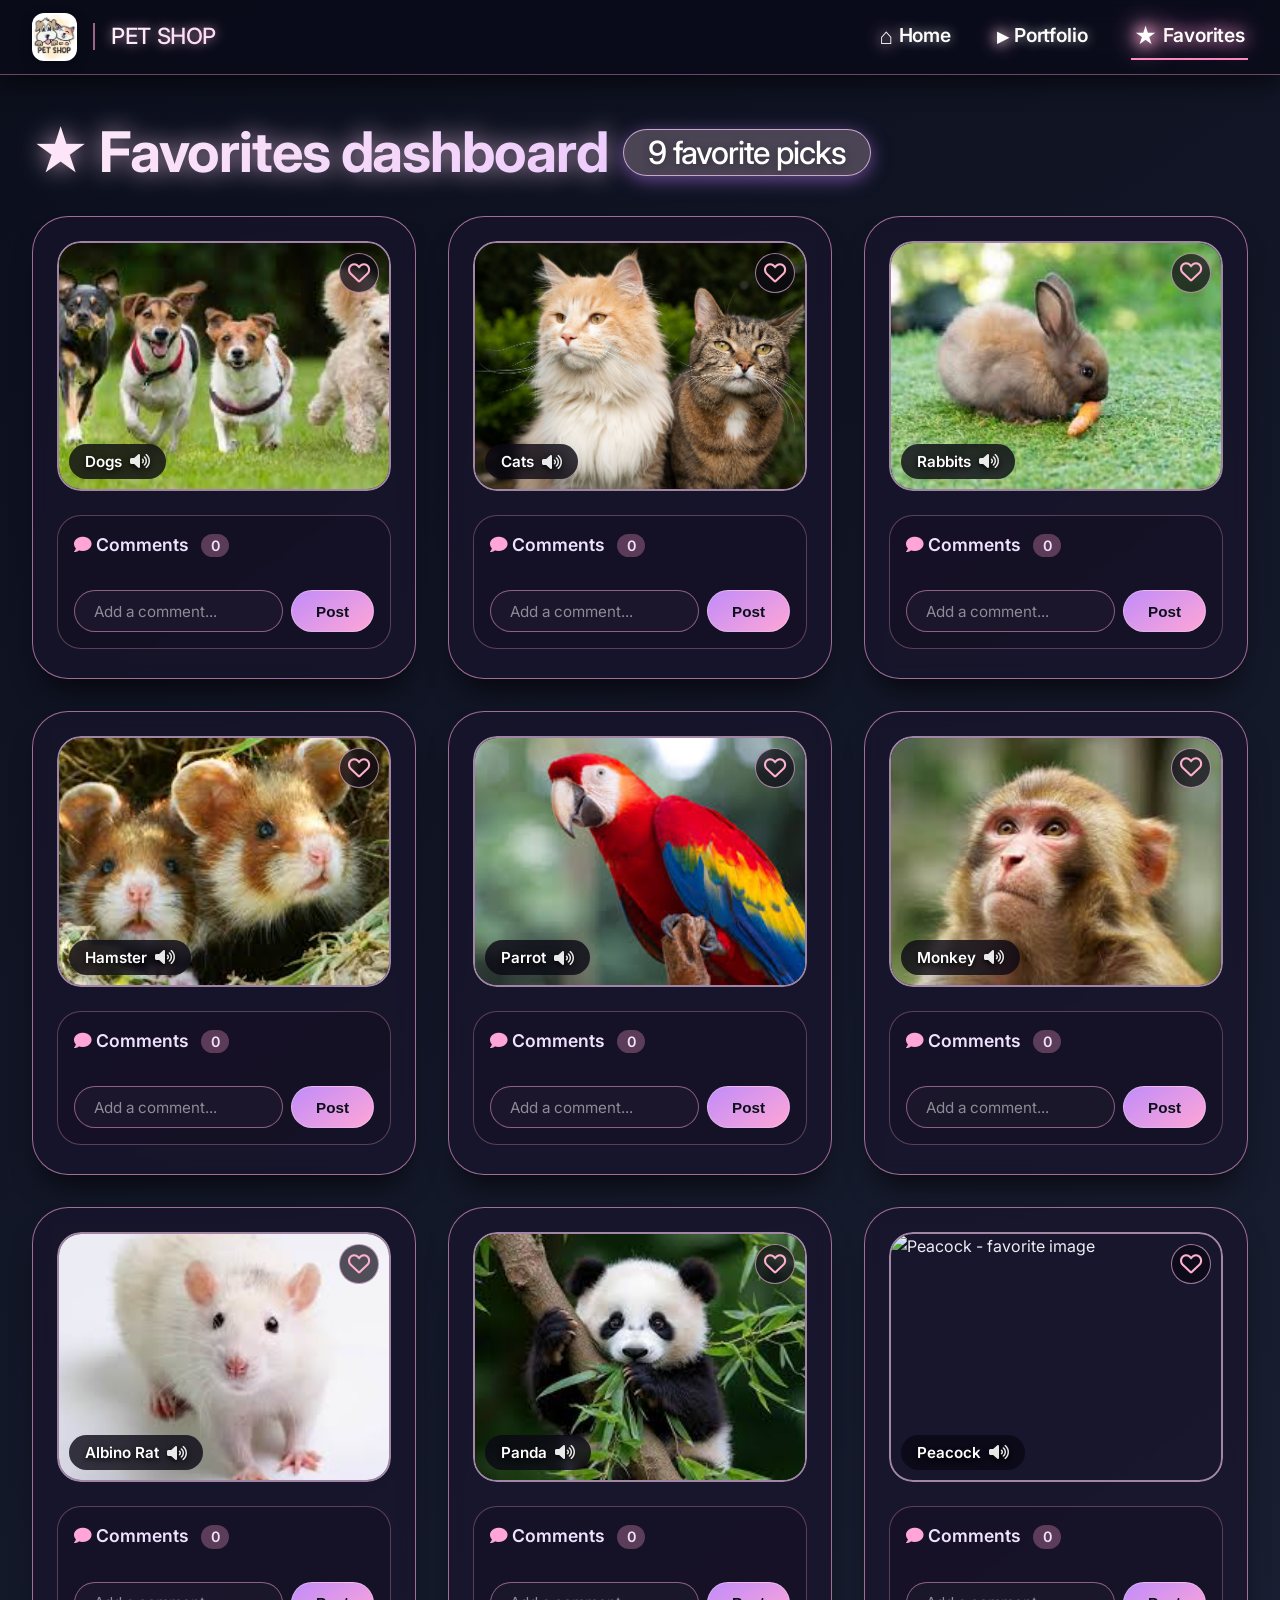
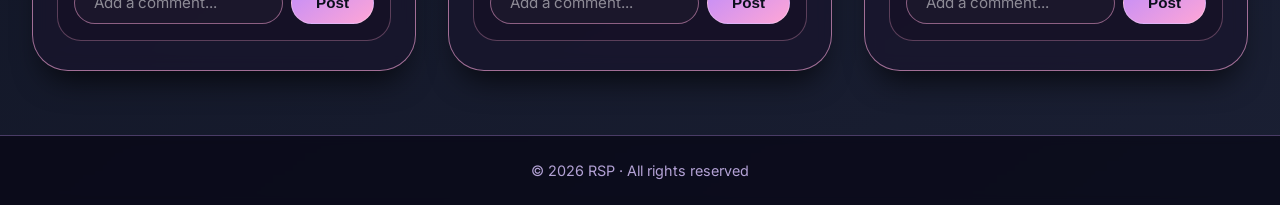
==== favorites.html @ f6da43eb "upload" ====
<!DOCTYPE html>
<html lang="en">
<head>
    <meta charset="UTF-8">
    <meta name="viewport" content="width=device-width, initial-scale=1.0">
    <title>Favorites · Gradient Aura</title>
    <!-- Inter font -->
    <link rel="preconnect" href="https://fonts.googleapis.com">
    <link rel="preconnect" href="https://fonts.gstatic.com" crossorigin>
    <link href="https://fonts.googleapis.com/css2?family=Inter:opsz,wght@14..32,300;14..32,400;14..32,500;14..32,600&display=swap" rel="stylesheet">
    <!-- Font Awesome -->
    <link rel="stylesheet" href="https://cdnjs.cloudflare.com/ajax/libs/font-awesome/6.0.0-beta3/css/all.min.css">
    <!-- Page specific CSS -->
    <link rel="stylesheet" href="unified.css">
</head>
<body>
    <div class="app">
        <!-- FIXED HEADER - proper header tag with logo (consistent with home) -->
        <header class="corner-container">
            <div class="logo">
                <img src="images/logo.png" alt="BSIT Logo" class="img-logo">
                <h1>PET SHOP</h1>
            </div>
            <div class="nav-cluster">
                <a class="nav-item" href="home.html">
                    <span class="nav-icon">⌂</span> Home
                </a>
                <a class="nav-item" href="portfolio.html">
                    <span class="nav-icon">▸</span> Portfolio
                </a>
                <a class="nav-item active" href="favorites.html">
                    <span class="nav-icon">★</span> Favorites
                </a>
            </div>
        </header>

        <!-- MAIN CONTENT - proper main tag -->
        <main>
            <!-- FAVORITES DASHBOARD SECTION -->
            <section class="dashboard-panel dashboard-favorites">
                <!-- Page header with h1 -->
                <header class="page-header">
                    <h1 class="dashboard-title">
                        ★ Favorites dashboard <span id="favorites-count">9 favorite picks</span>
                    </h1>
                </header>

                <!-- FAVORITES GRID -->
                <div class="favorites-grid" id="favorites-grid">
                    
                    <!-- Favorite 1 - article tag for each independent item -->
                    <article class="favorite-wrapper">
                        <div class="fav-image-card" onclick="expandImage(this)">
                            <img src="images/fav1.png" alt="Dogs - favorite image">
                            <div class="heart-corner" onclick="toggleHeart(event,this)">
                                <i class="far fa-heart"></i>
                            </div>
                            <button class="fav-label speak-btn" onclick="event.stopPropagation(); speakText('Dogs', this)">
                                <span>Dogs</span>
                                <i class="fas fa-volume-up"></i>
                            </button>
                        </div>
                        <div class="comment-section">
                            <div class="comment-title">
                                <span><i class="fas fa-comment"></i> Comments <span class="comment-count" id="count-1">0</span></span>
                            </div>
                            <ul class="comments-list" id="comments-1"></ul>
                            <div class="comment-input-wrapper">
                                <input type="text" class="comment-input" placeholder="Add a comment...">
                                <button class="comment-btn" onclick="addComment(this, 'comments-1', 'count-1')">Post</button>
                            </div>
                        </div>
                    </article>

                    <!-- Favorite 2 -->
                    <article class="favorite-wrapper">
                        <div class="fav-image-card" onclick="expandImage(this)">
                            <img src="images/fav2.png" alt="Cats - favorite image">
                            <div class="heart-corner" onclick="toggleHeart(event,this)">
                                <i class="far fa-heart"></i>
                            </div>
                            <button class="fav-label speak-btn" onclick="event.stopPropagation(); speakText('Cats', this)">
                                <span>Cats</span>
                                <i class="fas fa-volume-up"></i>
                            </button>
                        </div>
                        <div class="comment-section">
                            <div class="comment-title">
                                <span><i class="fas fa-comment"></i> Comments <span class="comment-count" id="count-2">0</span></span>
                            </div>
                            <ul class="comments-list" id="comments-2"></ul>
                            <div class="comment-input-wrapper">
                                <input type="text" class="comment-input" placeholder="Add a comment...">
                                <button class="comment-btn" onclick="addComment(this, 'comments-2', 'count-2')">Post</button>
                            </div>
                        </div>
                    </article>

                    <!-- Favorite 3 -->
                    <article class="favorite-wrapper">
                        <div class="fav-image-card" onclick="expandImage(this)">
                            <img src="images/fav3.png" alt="Rabbits - favorite image">
                            <div class="heart-corner" onclick="toggleHeart(event,this)">
                                <i class="far fa-heart"></i>
                            </div>
                            <button class="fav-label speak-btn" onclick="event.stopPropagation(); speakText('Rabbits', this)">
                                <span>Rabbits</span>
                                <i class="fas fa-volume-up"></i>
                            </button>
                        </div>
                        <div class="comment-section">
                            <div class="comment-title">
                                <span><i class="fas fa-comment"></i> Comments <span class="comment-count" id="count-3">0</span></span>
                            </div>
                            <ul class="comments-list" id="comments-3"></ul>
                            <div class="comment-input-wrapper">
                                <input type="text" class="comment-input" placeholder="Add a comment...">
                                <button class="comment-btn" onclick="addComment(this, 'comments-3', 'count-3')">Post</button>
                            </div>
                        </div>
                    </article>

                    <!-- Favorite 4 -->
                    <article class="favorite-wrapper">
                        <div class="fav-image-card" onclick="expandImage(this)">
                            <img src="images/fav4.png" alt="Hamster - favorite image">
                            <div class="heart-corner" onclick="toggleHeart(event,this)">
                                <i class="far fa-heart"></i>
                            </div>
                            <button class="fav-label speak-btn" onclick="event.stopPropagation(); speakText('Hamster', this)">
                                <span>Hamster</span>
                                <i class="fas fa-volume-up"></i>
                            </button>
                        </div>
                        <div class="comment-section">
                            <div class="comment-title">
                                <span><i class="fas fa-comment"></i> Comments <span class="comment-count" id="count-4">0</span></span>
                            </div>
                            <ul class="comments-list" id="comments-4"></ul>
                            <div class="comment-input-wrapper">
                                <input type="text" class="comment-input" placeholder="Add a comment...">
                                <button class="comment-btn" onclick="addComment(this, 'comments-4', 'count-4')">Post</button>
                            </div>
                        </div>
                    </article>

                    <!-- Favorite 5 -->
                    <article class="favorite-wrapper">
                        <div class="fav-image-card" onclick="expandImage(this)">
                            <img src="images/fav5.png" alt="Parrot - favorite image">
                            <div class="heart-corner" onclick="toggleHeart(event,this)">
                                <i class="far fa-heart"></i>
                            </div>
                            <button class="fav-label speak-btn" onclick="event.stopPropagation(); speakText('Parrot', this)">
                                <span>Parrot</span>
                                <i class="fas fa-volume-up"></i>
                            </button>
                        </div>
                        <div class="comment-section">
                            <div class="comment-title">
                                <span><i class="fas fa-comment"></i> Comments <span class="comment-count" id="count-5">0</span></span>
                            </div>
                            <ul class="comments-list" id="comments-5"></ul>
                            <div class="comment-input-wrapper">
                                <input type="text" class="comment-input" placeholder="Add a comment...">
                                <button class="comment-btn" onclick="addComment(this, 'comments-5', 'count-5')">Post</button>
                            </div>
                        </div>
                    </article>

                    <!-- Favorite 6 -->
                    <article class="favorite-wrapper">
                        <div class="fav-image-card" onclick="expandImage(this)">
                            <img src="images/fav6.png" alt="Monkey - favorite image">
                            <div class="heart-corner" onclick="toggleHeart(event,this)">
                                <i class="far fa-heart"></i>
                            </div>
                            <button class="fav-label speak-btn" onclick="event.stopPropagation(); speakText('Monkey', this)">
                                <span>Monkey</span>
                                <i class="fas fa-volume-up"></i>
                            </button>
                        </div>
                        <div class="comment-section">
                            <div class="comment-title">
                                <span><i class="fas fa-comment"></i> Comments <span class="comment-count" id="count-6">0</span></span>
                            </div>
                            <ul class="comments-list" id="comments-6"></ul>
                            <div class="comment-input-wrapper">
                                <input type="text" class="comment-input" placeholder="Add a comment...">
                                <button class="comment-btn" onclick="addComment(this, 'comments-6', 'count-6')">Post</button>
                            </div>
                        </div>
                    </article>

                    <!-- Favorite 7 -->
                    <article class="favorite-wrapper">
                        <div class="fav-image-card" onclick="expandImage(this)">
                            <img src="images/fav7.png" alt="Albino Rat - favorite image">
                            <div class="heart-corner" onclick="toggleHeart(event,this)">
                                <i class="far fa-heart"></i>
                            </div>
                            <button class="fav-label speak-btn" onclick="event.stopPropagation(); speakText('Albino Rat', this)">
                                <span>Albino Rat</span>
                                <i class="fas fa-volume-up"></i>
                            </button>
                        </div>
                        <div class="comment-section">
                            <div class="comment-title">
                                <span><i class="fas fa-comment"></i> Comments <span class="comment-count" id="count-7">0</span></span>
                            </div>
                            <ul class="comments-list" id="comments-7"></ul>
                            <div class="comment-input-wrapper">
                                <input type="text" class="comment-input" placeholder="Add a comment...">
                                <button class="comment-btn" onclick="addComment(this, 'comments-7', 'count-7')">Post</button>
                            </div>
                        </div>
                    </article>

                    <!-- Favorite 8 -->
                    <article class="favorite-wrapper">
                        <div class="fav-image-card" onclick="expandImage(this)">
                            <img src="images/fav8.png" alt="Panda - favorite image">
                            <div class="heart-corner" onclick="toggleHeart(event,this)">
                                <i class="far fa-heart"></i>
                            </div>
                            <button class="fav-label speak-btn" onclick="event.stopPropagation(); speakText('Panda', this)">
                                <span>Panda</span>
                                <i class="fas fa-volume-up"></i>
                            </button>
                        </div>
                        <div class="comment-section">
                            <div class="comment-title">
                                <span><i class="fas fa-comment"></i> Comments <span class="comment-count" id="count-8">0</span></span>
                            </div>
                            <ul class="comments-list" id="comments-8"></ul>
                            <div class="comment-input-wrapper">
                                <input type="text" class="comment-input" placeholder="Add a comment...">
                                <button class="comment-btn" onclick="addComment(this, 'comments-8', 'count-8')">Post</button>
                            </div>
                        </div>
                    </article>

                    <!-- Favorite 9 -->
                    <article class="favorite-wrapper">
                        <div class="fav-image-card" onclick="expandImage(this)">
                            <img src="images/fav9.png" alt="Peacock - favorite image">
                            <div class="heart-corner" onclick="toggleHeart(event,this)">
                                <i class="far fa-heart"></i>
                            </div>
                            <button class="fav-label speak-btn" onclick="event.stopPropagation(); speakText('Peacock', this)">
                                <span>Peacock</span>
                                <i class="fas fa-volume-up"></i>
                            </button>
                        </div>
                        <div class="comment-section">
                            <div class="comment-title">
                                <span><i class="fas fa-comment"></i> Comments <span class="comment-count" id="count-9">0</span></span>
                            </div>
                            <ul class="comments-list" id="comments-9"></ul>
                            <div class="comment-input-wrapper">
                                <input type="text" class="comment-input" placeholder="Add a comment...">
                                <button class="comment-btn" onclick="addComment(this, 'comments-9', 'count-9')">Post</button>
                            </div>
                        </div>
                    </article>

                </div> <!-- Close favorites-grid -->
            </section> <!-- Close dashboard-panel -->
        </main>

        <!-- FOOTER - proper footer tag -->
        <footer class="studio-footer">
            <p>© 2026 RSP · All rights reserved</p>
        </footer>
    </div> <!-- Close app -->

    <script>
        // ====================================
        // TEXT-TO-SPEECH FUNCTION
        // ====================================
        function speakText(text, element) {
            // Check if browser supports speech synthesis
            if (!window.speechSynthesis) {
                alert("Sorry, your browser doesn't support text-to-speech!");
                return;
            }
            
            // Add speaking class for visual feedback
            if (element) {
                element.classList.add('speaking');
            }
            
            // Cancel any ongoing speech
            window.speechSynthesis.cancel();
            
            // Create a new speech utterance
            const utterance = new SpeechSynthesisUtterance(text);
            
            // Configure voice settings
            utterance.lang = 'en-US';
            utterance.pitch = 1;
            utterance.rate = 0.9; // Slightly slower for clarity
            utterance.volume = 1;
            
            // Try to get a nice voice
            function setVoice() {
                const voices = window.speechSynthesis.getVoices();
                // Prefer female voices
                const preferredVoices = ['Google UK English Female', 'Samantha', 'Microsoft Zira', 'Google US English'];
                
                for (let preferred of preferredVoices) {
                    const voice = voices.find(v => v.name.includes(preferred));
                    if (voice) {
                        utterance.voice = voice;
                        break;
                    }
                }
            }
            
            // Voices might not be loaded yet
            if (window.speechSynthesis.getVoices().length > 0) {
                setVoice();
            } else {
                window.speechSynthesis.onvoiceschanged = setVoice;
            }
            
            // Remove speaking class when done
            utterance.onend = function() {
                if (element) {
                    element.classList.remove('speaking');
                }
            };
            
            utterance.onerror = function() {
                if (element) {
                    element.classList.remove('speaking');
                }
            };
            
            // Speak the text
            window.speechSynthesis.speak(utterance);
        }

        // Current image index for modal navigation
        let currentImageIndex = 0;
        let allImages = [];

        // Expand image function
        function expandImage(element) {
            // Get all favorite wrappers
            let wrappers = document.querySelectorAll('.favorite-wrapper');
            
            // Store all images for navigation
            allImages = [];
            wrappers.forEach(wrapper => {
                let img = wrapper.querySelector('.fav-image-card img');
                let label = wrapper.querySelector('.fav-label span').textContent;
                allImages.push({
                    src: img.src,
                    label: label
                });
            });
            
            // Find current index
            let currentCard = element.closest('.favorite-wrapper');
            let currentImg = currentCard.querySelector('.fav-image-card img');
            let currentSrc = currentImg.src;
            currentImageIndex = allImages.findIndex(img => img.src === currentSrc);
            
            // Create modal if it doesn't exist
            createModal();
            
            // Show modal with current image
            showImageInModal(currentImageIndex);
            document.getElementById('imageModal').style.display = 'block';
            document.body.classList.add('modal-open');
        }

        // Create modal element
        function createModal() {
            if (document.getElementById('imageModal')) return;
            
            let modal = document.createElement('div');
            modal.id = 'imageModal';
            modal.className = 'image-modal';
            
            modal.innerHTML = `
                <span class="close-modal" onclick="closeModal()">&times;</span>
                <button class="modal-nav prev" onclick="navigateImage(-1)">&#10094;</button>
                <button class="modal-nav next" onclick="navigateImage(1)">&#10095;</button>
                <div class="image-modal-content">
                    <img id="expandedImage" src="" alt="Expanded view">
                </div>
                <div class="modal-caption" id="imageCaption"></div>
            `;
            
            document.body.appendChild(modal);
            
            // Close modal when clicking outside the image
            modal.addEventListener('click', function(e) {
                if (e.target === modal) {
                    closeModal();
                }
            });
        }

        // Show image in modal
        function showImageInModal(index) {
            let img = document.getElementById('expandedImage');
            let caption = document.getElementById('imageCaption');
            
            img.src = allImages[index].src;
            caption.textContent = allImages[index].label;
        }

        // Navigate images
        function navigateImage(direction) {
            currentImageIndex += direction;
            
            if (currentImageIndex < 0) {
                currentImageIndex = allImages.length - 1;
            } else if (currentImageIndex >= allImages.length) {
                currentImageIndex = 0;
            }
            
            showImageInModal(currentImageIndex);
        }

        // Close modal
        function closeModal() {
            document.getElementById('imageModal').style.display = 'none';
            document.body.classList.remove('modal-open');
        }

        // Close modal with Escape key
        document.addEventListener('keydown', function(e) {
            if (e.key === 'Escape') {
                closeModal();
            } else if (e.key === 'ArrowLeft' && document.getElementById('imageModal')?.style.display === 'block') {
                navigateImage(-1);
            } else if (e.key === 'ArrowRight' && document.getElementById('imageModal')?.style.display === 'block') {
                navigateImage(1);
            }
        });

        // Update toggleHeart function to accept event
        function toggleHeart(event, element) {
            event.stopPropagation(); // Prevents the image click from triggering
            element.classList.toggle('liked');
            let icon = element.querySelector('i');
            
            if (element.classList.contains('liked')) {
                icon.classList.remove('far');
                icon.classList.add('fas');
            } else {
                icon.classList.remove('fas');
                icon.classList.add('far');
            }
        }

        // Add comment with counter
        function addComment(button, commentListId, countId) {
            let commentInput = button.previousElementSibling;
            let commentText = commentInput.value.trim();
            
            if (commentText !== "") {
                let commentList = document.getElementById(commentListId);
                let newComment = document.createElement('li');
                
                newComment.innerHTML = `
                    <span class="comment-text">${commentText}</span>
                    <button class="delete-comment" onclick="deleteComment(this, '${countId}')">
                        <i class="fas fa-trash"></i>
                    </button>
                `;
                
                commentList.appendChild(newComment);
                commentInput.value = "";
                
                // Increase counter
                let counter = document.getElementById(countId);
                if (counter) {
                    let currentCount = parseInt(counter.textContent) || 0;
                    counter.textContent = currentCount + 1;
                }
                
                // Auto-scroll to bottom
                commentList.scrollTop = commentList.scrollHeight;
            }
        }

        // Delete comment
        function deleteComment(button, countId) {
            let comment = button.parentElement;
            comment.remove();
            
            // Decrease counter
            let counter = document.getElementById(countId);
            if (counter) {
                let currentCount = parseInt(counter.textContent) || 0;
                if (currentCount > 0) {
                    counter.textContent = currentCount - 1;
                }
            }
        }

        // Initialize counters when page loads
        document.addEventListener('DOMContentLoaded', function() {
            for (let i = 1; i <= 9; i++) {
                let counter = document.getElementById(`count-${i}`);
                if (counter) {
                    counter.textContent = '0';
                }
            }
        });
    </script>
</body>
</html>
---- unified.css ----
/* unified.css – single stylesheet for all pages (home, portfolio, favorites) */
* {
    margin: 0;
    padding: 0;
    box-sizing: border-box;
}

body {
    font-family: 'Inter', sans-serif;
    background: linear-gradient(145deg, #0b0f1c 0%, #1a1f33 100%);
    color: #f0edf4;
    line-height: 1.5;
}

/* --------------------------------
   UTILITY CLASS (for screen readers)
----------------------------------- */
.visually-hidden {
    position: absolute;
    width: 1px;
    height: 1px;
    margin: -1px;
    padding: 0;
    overflow: hidden;
    clip: rect(0, 0, 0, 0);
    border: 0;
}

/* --------------------------------
   FIXED HEADER – UNIFORM ACROSS ALL PAGES
----------------------------------- */
header.corner-container {
    position: fixed;
    top: 0;
    left: 0;
    width: 100%;
    z-index: 100;
    padding: 0.8rem 2rem;
    background: rgba(10, 12, 26, 0.9);
    backdrop-filter: blur(12px);
    -webkit-backdrop-filter: blur(12px);
    border-bottom: 1px solid rgba(255, 159, 213, 0.4);
    box-shadow: 0 8px 25px rgba(0, 0, 0, 0.6);
    display: flex;
    align-items: center;
    justify-content: space-between;
    flex-wrap: wrap;
}

.logo {
    display: flex;
    align-items: center;
    gap: 1rem;
    flex-wrap: wrap;
}

.img-logo {
    height: 48px;
    width: auto;
    display: block;
    border-radius: 12px;
    box-shadow: 0 4px 12px rgba(0, 0, 0, 0.4);
}

.logo h1 {
    font-size: 1.4rem;
    font-weight: 500;
    letter-spacing: -0.02em;
    color: white;
    text-shadow: 0 0 12px rgba(255, 200, 240, 0.7);
    background: linear-gradient(135deg, #ffffff, #ffd9f0);
    -webkit-background-clip: text;
    -webkit-text-fill-color: transparent;
    background-clip: text;
    border-left: 2px solid rgba(255, 160, 210, 0.6);
    padding-left: 1rem;
    margin: 0;
    line-height: 1.2;
}

.nav-cluster {
    display: flex;
    gap: 2.5rem;
    align-items: center;
    flex-wrap: wrap;
}

.nav-item {
    color: #ffffff;
    text-decoration: none;
    font-weight: 600;
    font-size: 1.2rem;
    padding: 0.5rem 0.2rem;
    letter-spacing: -0.01em;
    transition: 0.2s;
    border-bottom: 2px solid transparent;
    display: flex;
    align-items: center;
    gap: 6px;
    text-shadow: 0 0 12px rgba(255, 255, 255, 0.6);
}

.nav-icon {
    font-size: 1.4rem;
    line-height: 1;
    filter: drop-shadow(0 0 8px #ffb3d9);
}

.nav-item.active {
    border-bottom-color: #ff88c0;
    text-shadow: 0 0 15px #ffa6d6, 0 0 30px #ff80b5;
}

.nav-item:hover {
    border-bottom-color: #c58cfa;
    transform: translateY(-2px);
    text-shadow: 0 0 20px #d8b1ff;
}

/* --------------------------------
   MAIN LAYOUT
----------------------------------- */
.app {
    padding-top: 90px;
    min-height: 100vh;
    display: flex;
    flex-direction: column;
    width: 100%;
}

main {
    flex: 1;
    width: 100%;
    max-width: 1400px;
    margin: 0 auto;
    padding: 2rem 2rem 0;
}

/* --------------------------------
   DASHBOARD SECTION – COMMON
----------------------------------- */
.dashboard-panel {
    animation: fadeSlide 0.5s ease-out;
    margin-bottom: 2rem;
}

@keyframes fadeSlide {
    0% {
        opacity: 0;
        transform: translateY(12px);
    }

    100% {
        opacity: 1;
        transform: translateY(0);
    }
}

.page-header {
    margin-bottom: 2rem;
}

.dashboard-title {
    font-size: 3.5rem;
    font-weight: 700;
    background: linear-gradient(135deg, #fff2f9, #e8cbff, #b9dcff);
    -webkit-background-clip: text;
    -webkit-text-fill-color: transparent;
    background-clip: text;
    letter-spacing: -0.02em;
    line-height: 1.1;
    margin-bottom: 1.2rem;
    text-shadow: 0 0 25px rgba(255, 210, 245, 0.7);
    display: flex;
    align-items: center;
    flex-wrap: wrap;
    gap: 1rem;
}

.dashboard-title span {
    font-size: 2rem;
    background: rgba(255, 215, 235, 0.25);
    -webkit-text-fill-color: #ffffff;
    color: #ffffff;
    padding: 0.3rem 1.5rem;
    border-radius: 60px;
    font-weight: 500;
    border: 1.5px solid rgba(255, 210, 255, 0.7);
    backdrop-filter: blur(4px);
    box-shadow: 0 4px 18px rgba(200, 130, 255, 0.5);
    text-shadow: 0 2px 8px rgba(0, 0, 0, 0.3);
}

/* --------------------------------
   HOME PAGE SPECIFIC
----------------------------------- */
.home-intro {
    font-size: 1.5rem;
    color: #ffffff;
    max-width: 900px;
    background: rgba(25, 20, 45, 0.65);
    backdrop-filter: blur(8px);
    padding: 1.8rem 2.5rem;
    border-radius: 60px;
    border: 1px solid rgba(255, 170, 220, 0.7);
    box-shadow: 0 20px 35px -12px #000000b3;
    font-weight: 400;
    text-shadow: 0 2px 6px rgba(0, 0, 0, 0.5);
    width: fit-content;
}

.home-intro strong {
    font-weight: 700;
    text-shadow: 0 0 15px #ff9ed2, 0 0 30px #ff7eb9;
}

.team-section {
    width: 100%;
    margin-top: 2rem;
}

.image-grid {
    display: flex;
    flex-wrap: wrap;
    gap: 2.5rem;
    justify-content: center;
    width: 100%;
}

.image-card {
    flex: 1 1 280px;
    max-width: 320px;
    background: rgba(35, 30, 55, 0.8);
    backdrop-filter: blur(12px);
    border-radius: 40px;
    padding: 1.8rem 1.5rem 2.2rem;
    border: 1px solid rgba(255, 180, 220, 0.6);
    box-shadow: 0 30px 45px -15px #000000cc, 0 0 0 1px rgba(255, 200, 240, 0.3) inset;
    transition: all 0.25s ease;
    display: flex;
    flex-direction: column;
    align-items: center;
    text-align: center;
}

.image-card:hover {
    transform: translateY(-10px) scale(1.02);
    border-color: #ffb0e6;
    box-shadow: 0 35px 60px -12px #2a1e38, 0 0 30px #ffb8e6;
    background: rgba(50, 42, 75, 0.9);
}

.image-card img {
    width: 100%;
    aspect-ratio: 1 / 1;
    object-fit: cover;
    border-radius: 32px;
    background: #40385b;
    border: 3px solid rgba(255, 210, 245, 0.8);
    box-shadow: 0 12px 25px #00000077;
    transition: border-radius 0.2s, border-color 0.2s;
}

.image-card:hover img {
    border-radius: 36px;
    border-color: #ffd0f0;
}

.image-caption {
    margin-top: 1.3rem;
    width: 100%;
}

.image-caption h3 {
    font-weight: 700;
    font-size: 1.6rem;
    background: linear-gradient(145deg, #ffffff, #ffe8f5);
    -webkit-background-clip: text;
    -webkit-text-fill-color: transparent;
    letter-spacing: -0.3px;
    margin-bottom: 0.3rem;
    text-shadow: 0 2px 10px rgba(0, 0, 0, 0.2);
}

.image-caption p {
    margin: 0.4rem 0 0;
    font-weight: 400;
    font-size: 1rem;
    color: #f0e2ff;
    text-shadow: 0 2px 8px #00000099;
}

.image-caption p:first-of-type {
    font-size: 0.95rem;
    opacity: 0.95;
}

.image-caption p+p {
    border-top: 1px dashed #b397d0;
    padding-top: 0.6rem;
    margin-top: 0.6rem;
}

/* --------------------------------
   PORTFOLIO PAGE SPECIFIC
----------------------------------- */
.portfolio-simple {
    background: rgba(25, 20, 45, 0.65);
    backdrop-filter: blur(8px);
    border-radius: 48px;
    padding: 2.5rem;
    border: 1px solid rgba(255, 170, 220, 0.7);
    box-shadow: 0 20px 35px -12px #000000b3;
    max-width: 800px;
    margin: 0 auto;
}

.portfolio-figure {
    text-align: center;
    margin-bottom: 2rem;
}

.portfolio-image {
    width: 100%;
    max-width: 300px;
    border-radius: 30px;
    border: 3px solid rgba(255, 210, 245, 0.8);
    box-shadow: 0 15px 30px #00000077;
}

.choice-heading {
    font-size: 2rem;
    font-weight: 600;
    margin-bottom: 1.8rem;
    color: white;
    text-shadow: 0 0 15px #ff9ed2;
    text-align: center;
}

.choice-list {
    list-style: none;
    display: flex;
    flex-direction: column;
    gap: 1rem;
}

.choice-list li {
    background: rgba(35, 30, 55, 0.8);
    border: 1px solid rgba(255, 180, 220, 0.6);
    border-radius: 40px;
    padding: 1rem 1.8rem;
    cursor: pointer;
    transition: all 0.2s ease;
    display: flex;
    align-items: center;
    gap: 1.2rem;
    font-size: 1.2rem;
    color: #f0e2ff;
    text-shadow: 0 2px 6px #000000cc;
}

.choice-list li:hover {
    transform: translateX(8px) scale(1.02);
    border-color: #ffb0e6;
    box-shadow: 0 8px 20px #2a1e38, 0 0 20px #ffb8e6;
    background: rgba(50, 42, 75, 0.9);
}

.choice-number {
    display: flex;
    align-items: center;
    justify-content: center;
    width: 40px;
    height: 40px;
    background: linear-gradient(145deg, #ffb0e6, #c08cfa);
    border-radius: 50%;
    font-weight: 700;
    color: #0b0f1c;
    font-size: 1.2rem;
    box-shadow: 0 4px 10px #00000080;
}

.choice-text {
    flex: 1;
}

.hero {
    text-align: center;
    padding: 3rem 1rem 2rem;
    margin-top: 2rem;
    border-top: 1px dashed #b397d0;
}

.hero-label {
    text-transform: uppercase;
    letter-spacing: 0.3em;
    font-size: 0.9rem;
    color: #b3a2d5;
    margin-bottom: 0.5rem;
}

.hero-title {
    font-size: 3rem;
    font-weight: 300;
}

.hero-accent {
    font-weight: 700;
    background: linear-gradient(135deg, #ffd6f0, #d8b1ff);
    -webkit-background-clip: text;
    -webkit-text-fill-color: transparent;
    background-clip: text;
    text-shadow: 0 0 20px #ffb8e6;
}

/* --------------------------------
   FAVORITES PAGE SPECIFIC
----------------------------------- */
.favorites-grid {
    display: grid;
    grid-template-columns: repeat(auto-fill, minmax(300px, 1fr));
    gap: 2rem;
    width: 100%;
}

.favorite-wrapper {
    background: rgba(25, 20, 45, 0.65);
    backdrop-filter: blur(8px);
    border-radius: 36px;
    padding: 1.5rem 1.5rem 1.8rem;
    border: 1px solid rgba(255, 170, 220, 0.6);
    box-shadow: 0 20px 30px -12px #000000b3;
    transition: all 0.25s ease;
    display: flex;
    flex-direction: column;
    height: fit-content;
}

.favorite-wrapper:hover {
    transform: translateY(-5px);
    border-color: #ffb0e6;
    box-shadow: 0 25px 40px -12px #2a1e38, 0 0 20px #ffb8e6;
    background: rgba(35, 30, 55, 0.8);
}

.fav-image-card {
    position: relative;
    cursor: pointer;
    border-radius: 24px;
    overflow: hidden;
    margin-bottom: 1rem;
}

.fav-image-card img {
    width: 100%;
    aspect-ratio: 4/3;
    object-fit: cover;
    display: block;
    border-radius: 24px;
    border: 2px solid rgba(255, 210, 245, 0.6);
    transition: transform 0.3s ease;
}

.fav-image-card:hover img {
    transform: scale(1.03);
}

.heart-corner {
    position: absolute;
    top: 12px;
    right: 12px;
    width: 40px;
    height: 40px;
    background: rgba(10, 8, 20, 0.7);
    backdrop-filter: blur(4px);
    border-radius: 50%;
    display: flex;
    align-items: center;
    justify-content: center;
    cursor: pointer;
    border: 1px solid rgba(255, 200, 240, 0.6);
    transition: all 0.2s ease;
    z-index: 5;
}

.heart-corner i {
    font-size: 1.4rem;
    color: #ffb0d0;
    transition: all 0.2s ease;
}

.heart-corner.liked i {
    color: #ff4d8c;
    text-shadow: 0 0 15px #ff4d8c;
}

.heart-corner:hover {
    transform: scale(1.1);
    background: rgba(30, 20, 40, 0.9);
}

.fav-label {
    position: absolute;
    bottom: 12px;
    left: 12px;
    background: rgba(10, 8, 20, 0.7);
    backdrop-filter: blur(4px);
    padding: 0.4rem 1rem;
    border-radius: 30px;
    font-weight: 500;
    font-size: 0.95rem;
    color: white;
    border: 1px solid rgba(255, 200, 240, 0.5);
    text-shadow: 0 2px 5px #000;
}

/* --------------------------------
   COMMENT SECTION – FAVORITES PAGE
----------------------------------- */
.comment-section {
    margin-top: 0.5rem;
    background: rgba(20, 15, 35, 0.5);
    border-radius: 24px;
    padding: 1rem;
    border: 1px solid rgba(255, 170, 210, 0.3);
}

.comment-title {
    font-size: 1.1rem;
    font-weight: 600;
    margin-bottom: 1rem;
    color: #f0e2ff;
    display: flex;
    align-items: center;
    gap: 0.5rem;
}

.comment-title i {
    color: #ffa6d6;
}

.comment-count {
    background: rgba(255, 160, 210, 0.3);
    padding: 0.2rem 0.6rem;
    border-radius: 20px;
    font-size: 0.9rem;
    margin-left: 0.5rem;
}

.comments-list {
    list-style: none;
    max-height: 150px;
    overflow-y: auto;
    margin-bottom: 1rem;
    padding-right: 0.3rem;
}

.comments-list li {
    background: rgba(45, 35, 65, 0.7);
    border-radius: 20px;
    padding: 0.6rem 1rem;
    margin-bottom: 0.5rem;
    display: flex;
    justify-content: space-between;
    align-items: center;
    font-size: 0.95rem;
    border: 1px solid rgba(255, 180, 210, 0.3);
}

.comment-text {
    color: #f0e2ff;
    word-break: break-word;
    flex: 1;
}

.delete-comment {
    background: none;
    border: none;
    color: #b397d0;
    cursor: pointer;
    font-size: 1rem;
    padding: 0.2rem 0.5rem;
    border-radius: 50%;
    transition: all 0.2s;
}

.delete-comment:hover {
    color: #ff6b9d;
    transform: scale(1.1);
}

.comment-input-wrapper {
    display: flex;
    gap: 0.5rem;
    align-items: center;
    width: 100%;
}

.comment-input {
    flex: 1;
    min-width: 0;
    background: rgba(30, 25, 45, 0.8);
    border: 1px solid rgba(255, 170, 220, 0.5);
    border-radius: 30px;
    padding: 0.7rem 1.2rem;
    color: white;
    font-family: 'Inter', sans-serif;
    font-size: 0.95rem;
    height: 42px;
    line-height: 1.2;
}

.comment-input:focus {
    outline: none;
    border-color: #ffa6d6;
    box-shadow: 0 0 12px #ffa6d6;
}

.comment-input::placeholder {
    color: rgba(255, 255, 255, 0.5);
}

.comment-btn {
    background: linear-gradient(145deg, #c08cfa, #ffa6d6);
    border: none;
    border-radius: 30px;
    padding: 0 1.5rem;
    font-weight: 600;
    font-size: 0.95rem;
    color: #0b0f1c;
    cursor: pointer;
    transition: all 0.2s;
    border: 1px solid rgba(255, 255, 255, 0.3);
    white-space: nowrap;
    height: 42px;
    display: inline-flex;
    align-items: center;
    justify-content: center;
    min-width: 70px;
}

.comment-btn:hover {
    transform: scale(1.05);
    box-shadow: 0 0 15px #ffa6d6;
}

/* --------------------------------
   MODAL STYLES – FAVORITES PAGE
----------------------------------- */
.image-modal {
    display: none;
    position: fixed;
    z-index: 1000;
    left: 0;
    top: 0;
    width: 100%;
    height: 100%;
    background: rgba(0, 0, 0, 0.95);
    backdrop-filter: blur(10px);
    animation: fadeIn 0.3s;
}

@keyframes fadeIn {
    from {
        opacity: 0;
    }

    to {
        opacity: 1;
    }
}

.image-modal-content {
    position: relative;
    top: 50%;
    transform: translateY(-50%);
    display: flex;
    justify-content: center;
    align-items: center;
    height: 80vh;
}

.image-modal-content img {
    max-width: 90%;
    max-height: 90%;
    border-radius: 20px;
    border: 3px solid rgba(255, 200, 240, 0.6);
    box-shadow: 0 0 50px rgba(255, 160, 210, 0.3);
}

.modal-caption {
    position: absolute;
    bottom: 10%;
    left: 50%;
    transform: translateX(-50%);
    background: rgba(20, 15, 35, 0.8);
    backdrop-filter: blur(8px);
    padding: 0.8rem 2rem;
    border-radius: 40px;
    color: white;
    font-weight: 500;
    border: 1px solid rgba(255, 200, 240, 0.5);
}

.close-modal {
    position: absolute;
    top: 30px;
    right: 50px;
    color: white;
    font-size: 3rem;
    font-weight: 300;
    cursor: pointer;
    z-index: 1001;
    text-shadow: 0 0 15px #ffa6d6;
    transition: 0.2s;
}

.close-modal:hover {
    color: #ffa6d6;
    transform: scale(1.1);
}

.modal-nav {
    position: absolute;
    top: 50%;
    transform: translateY(-50%);
    background: rgba(30, 25, 55, 0.7);
    backdrop-filter: blur(4px);
    border: 1px solid rgba(255, 200, 240, 0.5);
    color: white;
    font-size: 2rem;
    padding: 1rem 1.5rem;
    cursor: pointer;
    border-radius: 50px;
    transition: all 0.2s;
    z-index: 1001;
}

.modal-nav:hover {
    background: rgba(70, 50, 90, 0.9);
    border-color: #ffa6d6;
    box-shadow: 0 0 20px #ffa6d6;
}

.modal-nav.prev {
    left: 30px;
}

.modal-nav.next {
    right: 30px;
}

body.modal-open {
    overflow: hidden;
}

/* --------------------------------
   FOOTER – UNIFORM ACROSS ALL PAGES
----------------------------------- */
footer.studio-footer {
    text-align: center;
    padding: 1.5rem;
    background: rgba(8, 6, 20, 0.7);
    backdrop-filter: blur(4px);
    border-top: 1px solid #4a3c66;
    font-size: 0.9rem;
    margin-top: 2rem;
    width: 100%;
}

footer.studio-footer p {
    color: #b3a2d5;
    margin: 0;
}

/* --------------------------------
   RESPONSIVE – UNIFORM ACROSS ALL PAGES
----------------------------------- */
@media (max-width: 768px) {
    header.corner-container {
        padding: 0.8rem 1.5rem;
        flex-direction: column;
        gap: 0.8rem;
        align-items: flex-start;
    }

    .logo {
        width: 100%;
        justify-content: flex-start;
    }

    .nav-cluster {
        width: 100%;
        gap: 1.8rem;
        justify-content: flex-start;
    }

    .app {
        padding-top: 130px;
    }

    main {
        padding: 1.5rem 1.5rem 0;
    }

    .dashboard-title {
        font-size: 2.5rem;
    }

    .dashboard-title span {
        font-size: 1.4rem;
    }

    .home-intro {
        font-size: 1.2rem;
        padding: 1.2rem 1.8rem;
        max-width: 100%;
    }

    .portfolio-simple {
        padding: 1.8rem;
    }

    .choice-heading {
        font-size: 1.6rem;
    }

    .choice-list li {
        font-size: 1rem;
        padding: 0.8rem 1.2rem;
    }

    .favorites-grid {
        grid-template-columns: repeat(auto-fill, minmax(250px, 1fr));
        gap: 1.5rem;
    }

    .favorite-wrapper {
        padding: 1.2rem 1.2rem 1.5rem;
    }

    .modal-nav {
        font-size: 1.5rem;
        padding: 0.8rem 1.2rem;
    }

    .modal-nav.prev {
        left: 15px;
    }

    .modal-nav.next {
        right: 15px;
    }

    .close-modal {
        top: 20px;
        right: 25px;
        font-size: 2.5rem;
    }
}

@media (max-width: 480px) {
    .logo h1 {
        font-size: 1.1rem;
        padding-left: 0.7rem;
    }

    .img-logo {
        height: 40px;
    }

    .dashboard-title {
        font-size: 2rem;
    }

    .dashboard-title span {
        font-size: 1.2rem;
        padding: 0.2rem 1rem;
    }

    .image-card {
        max-width: 100%;
    }

    .favorites-grid {
        grid-template-columns: 1fr;
    }

    .nav-item {
        font-size: 1rem;
    }

    .nav-icon {
        font-size: 1.2rem;
    }

    .nav-cluster {
        gap: 1.2rem;
    }

    .hero-title {
        font-size: 2.2rem;
    }

    .choice-number {
        width: 32px;
        height: 32px;
        font-size: 1rem;
    }

    .comment-input-wrapper {
        flex-wrap: wrap;
    }

    .comment-input {
        width: 100%;
        flex: auto;
    }

    .comment-btn {
        width: 100%;
        margin-top: 0.5rem;
    }

    .modal-nav {
        font-size: 1.2rem;
        padding: 0.6rem 1rem;
    }

    .modal-caption {
        padding: 0.5rem 1rem;
        font-size: 0.9rem;
        bottom: 5%;
    }
}

/* Add to your unified.css - in the FAVORITES PAGE SPECIFIC section */

/* Update fav-label to look like a button */
.fav-label {
    position: absolute;
    bottom: 12px;
    left: 12px;
    background: rgba(10, 8, 20, 0.8);
    backdrop-filter: blur(4px);
    padding: 0.5rem 1rem;
    border-radius: 30px;
    font-weight: 600;
    font-size: 0.95rem;
    color: white;
    border: 1px solid rgba(255, 200, 240, 0.6);
    text-shadow: 0 2px 5px #000;
    cursor: pointer;
    transition: all 0.2s ease;
    display: flex;
    align-items: center;
    gap: 8px;
    z-index: 10;
    border: none;
    outline: none;
    font-family: 'Inter', sans-serif;
}

.fav-label:hover {
    background: #ff88c0;
    transform: scale(1.05);
    box-shadow: 0 0 20px #ff88c0;
    color: #0b0f1c;
}

.fav-label.speaking {
    background: #ff88c0;
    animation: pulse 0.5s ease infinite;
    color: #0b0f1c;
}

.fav-label i {
    font-size: 1rem;
    opacity: 0.9;
}

@keyframes pulse {
    0% { box-shadow: 0 0 5px #ff88c0; }
    50% { box-shadow: 0 0 20px #ff88c0, 0 0 30px #ff4d8c; }
    100% { box-shadow: 0 0 5px #ff88c0; }
}

/* Make sure button doesn't have default styles */
.fav-label:focus {
    outline: none;
}

.fav-label:active {
    transform: scale(0.98);
}
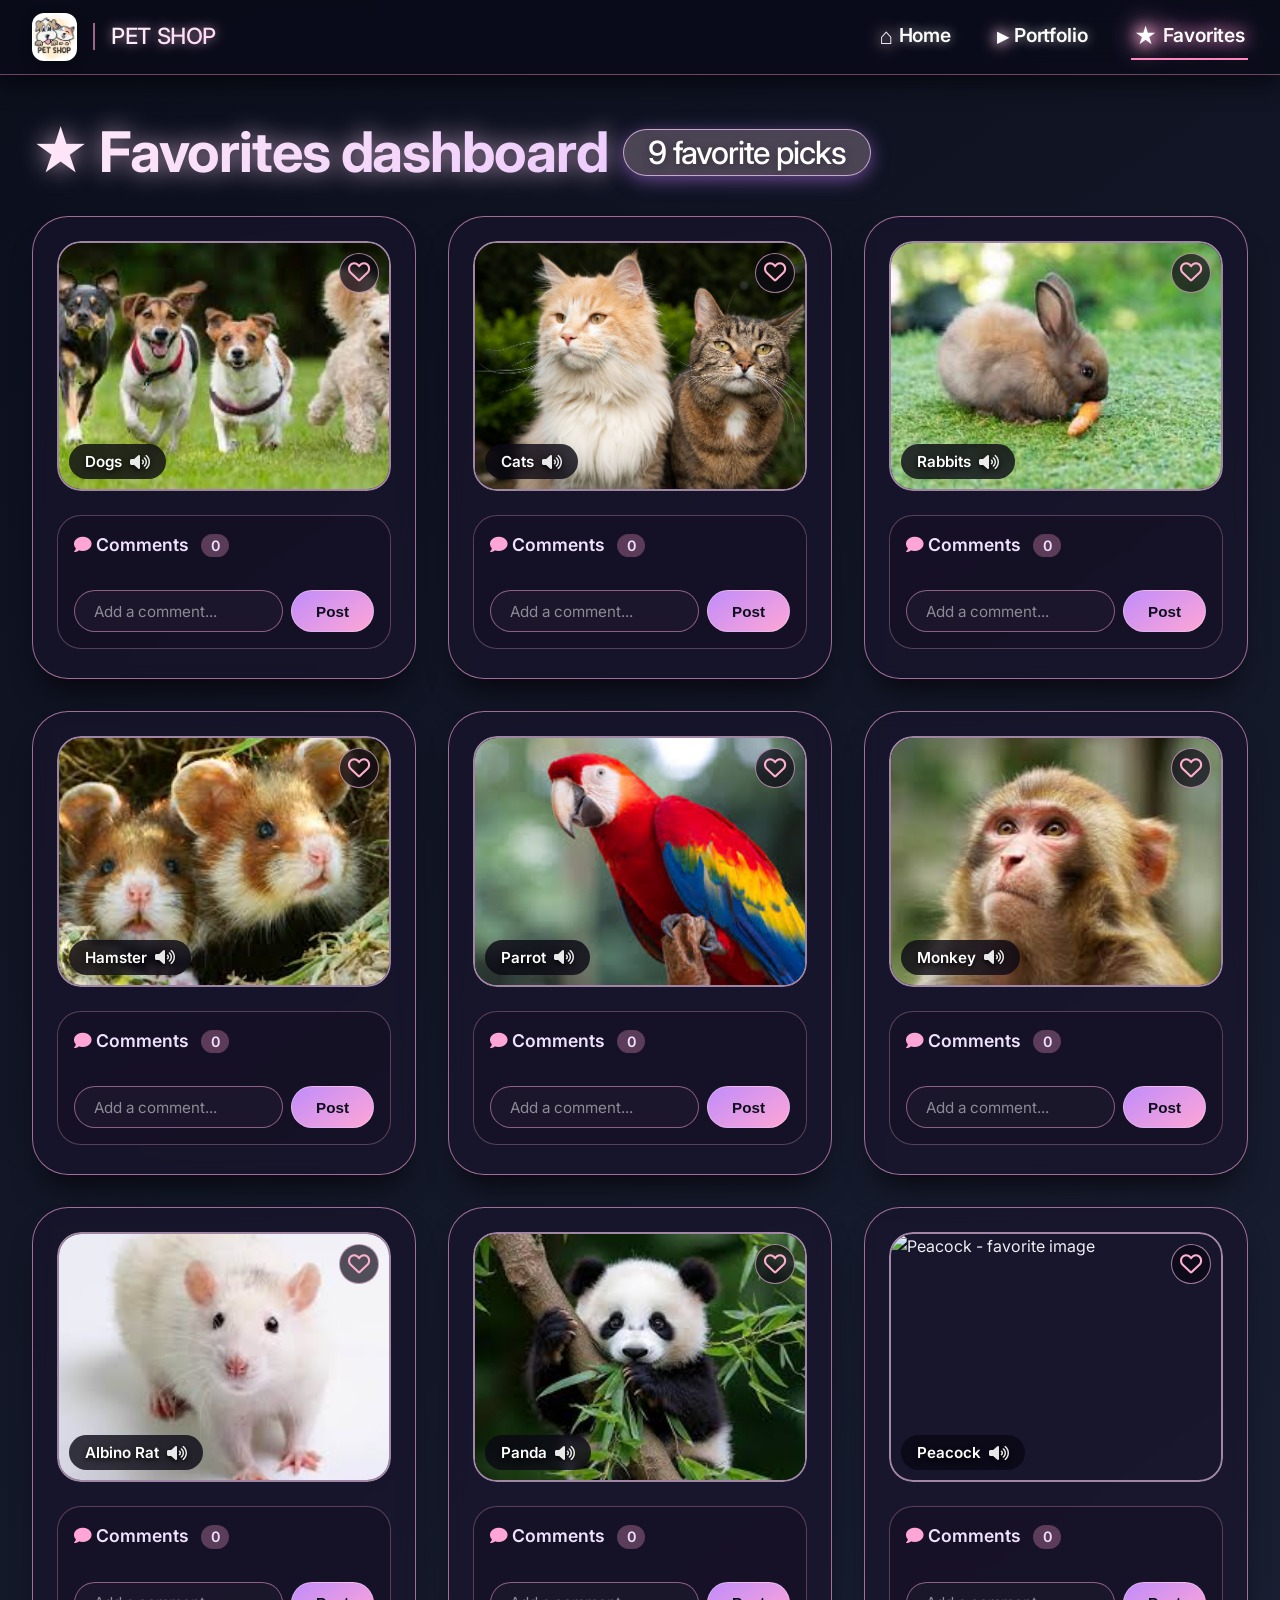
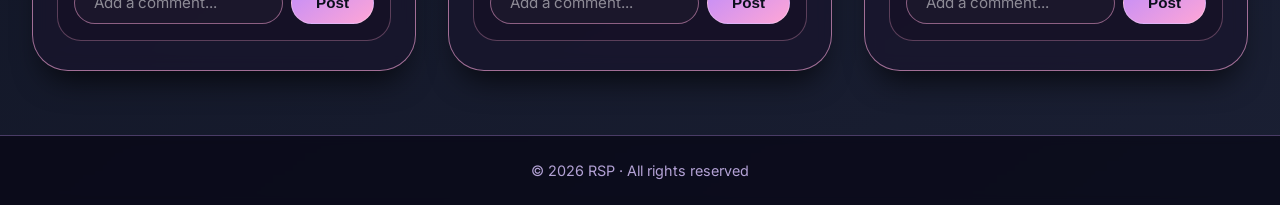
==== commit 65a179fe: "rename file" ====
--- a/favorites.html
+++ b/favorites.html
@@ -22,7 +22,7 @@
                 <h1>PET SHOP</h1>
             </div>
             <div class="nav-cluster">
-                <a class="nav-item" href="home.html">
+                <a class="nav-item" href="index.html">
                     <span class="nav-icon">⌂</span> Home
                 </a>
                 <a class="nav-item" href="portfolio.html">
